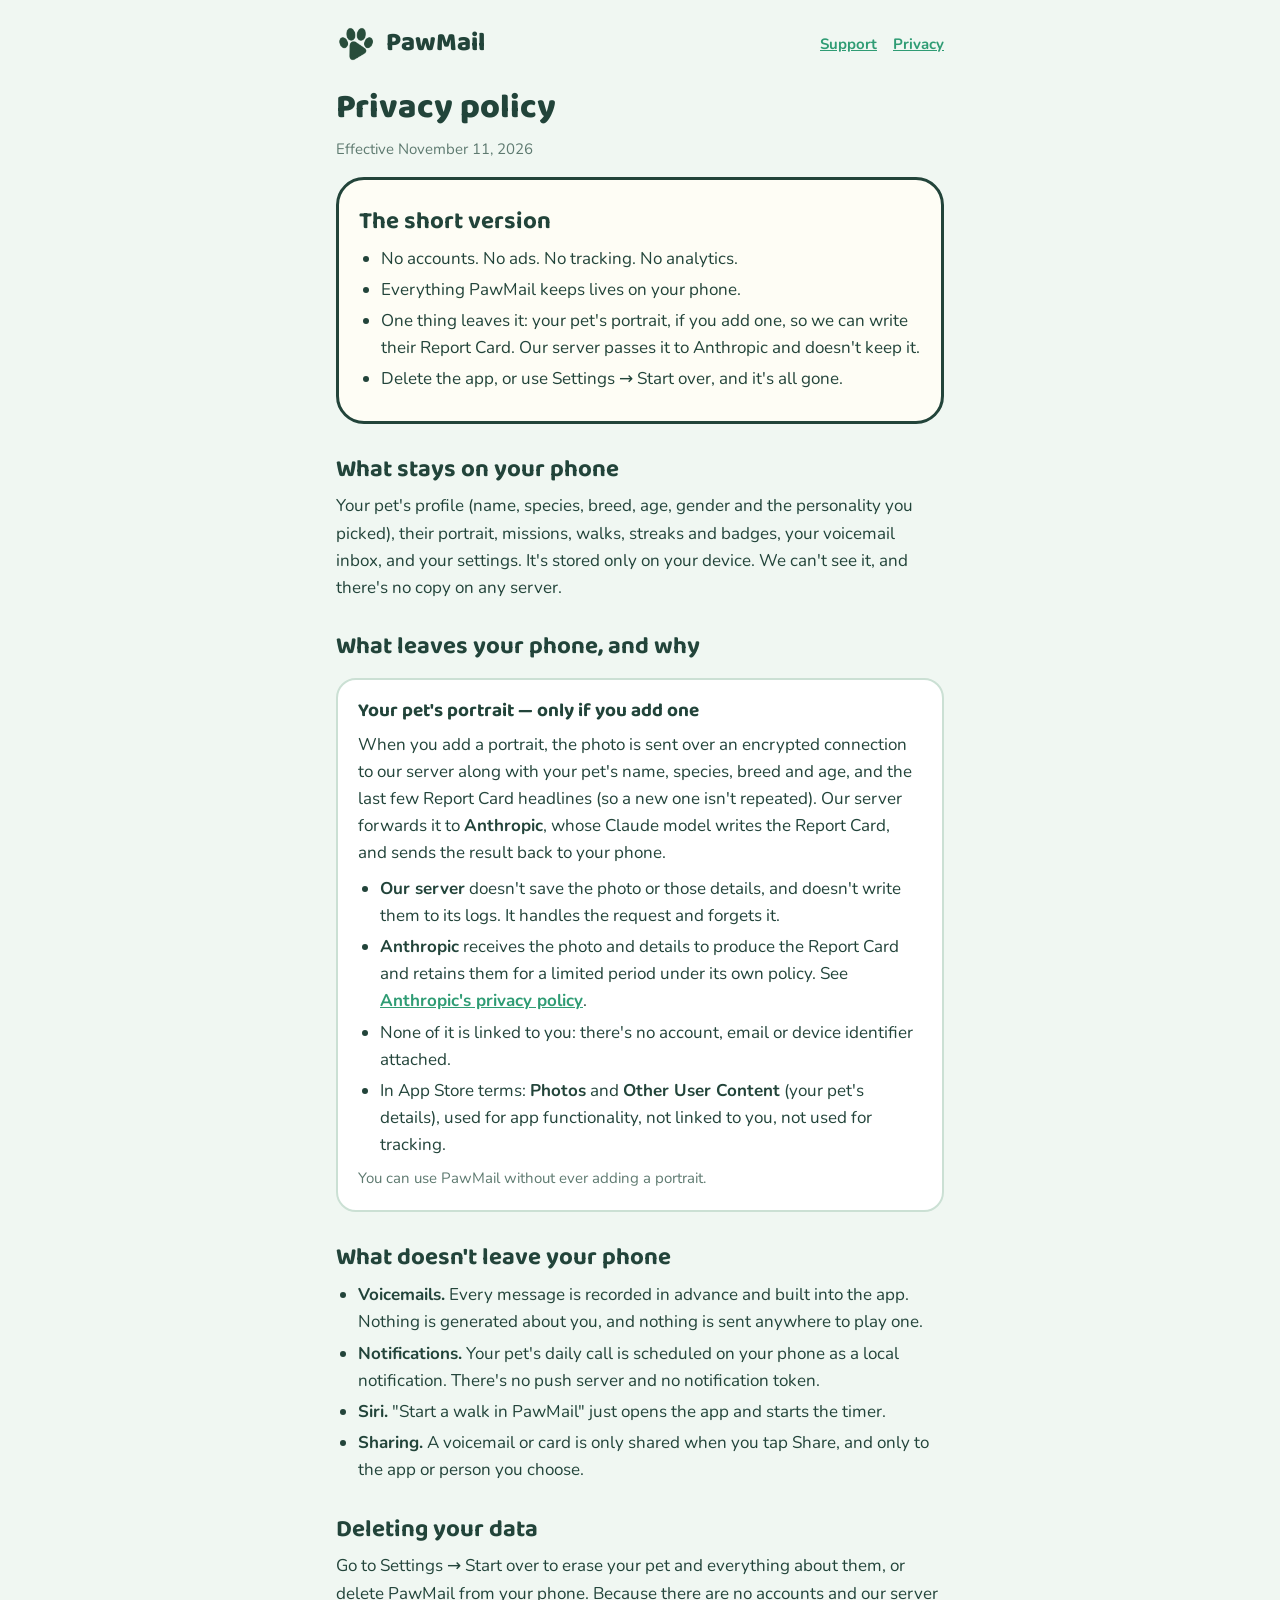
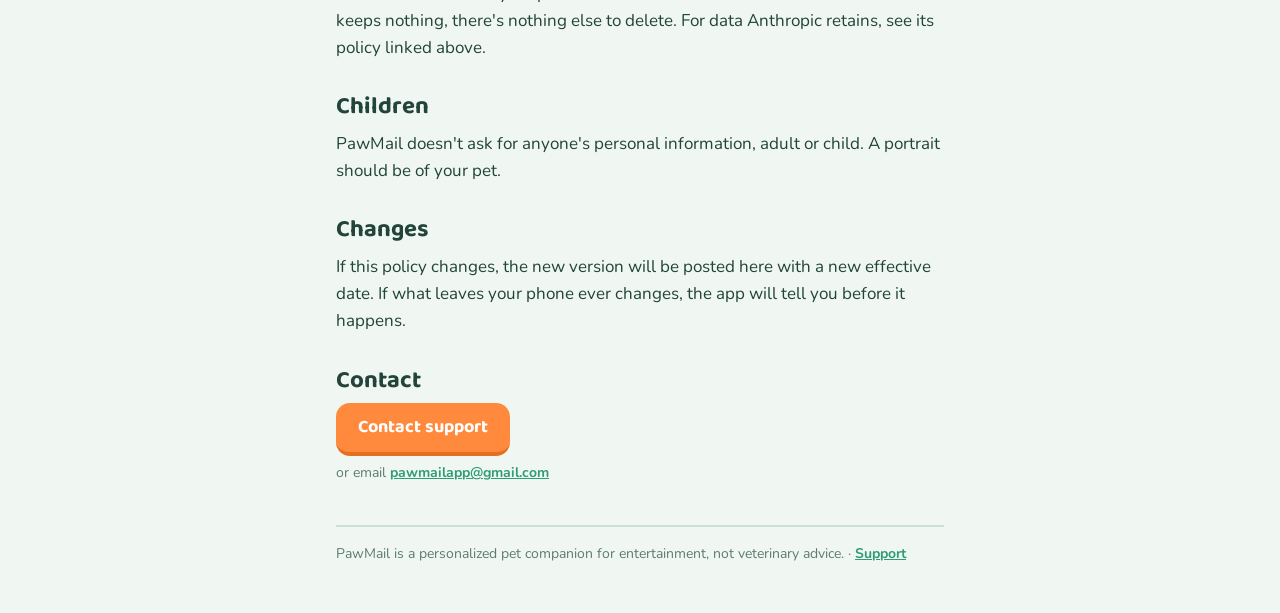
==== privacy.html @ 8f771036 "PawMail support site: support + privacy pages Co-Authored-By: Claude Opus 5.5 <noreply@anthropic.com" ====
<!doctype html>
<html lang="en">
<head>
  <meta charset="utf-8">
  <meta name="viewport" content="width=device-width, initial-scale=1">
  <title>PawMail — Privacy</title>
  <meta name="description" content="PawMail's privacy policy in plain language: what stays on your phone, what leaves it, and how to delete it.">
  <link rel="icon" href="mark.png">
  <link rel="preconnect" href="https://fonts.googleapis.com">
  <link rel="preconnect" href="https://fonts.gstatic.com" crossorigin>
  <link href="https://fonts.googleapis.com/css2?family=Baloo+2:wght@700;800&family=Nunito:wght@400;700&display=swap" rel="stylesheet">
  <link rel="stylesheet" href="style.css">
</head>
<body>
  <main>
    <nav aria-label="Site">
      <a class="brand" href="index.html"><img src="mark.png" alt="">PawMail</a>
      <div class="links">
        <a href="index.html">Support</a>
        <a href="privacy.html" aria-current="page">Privacy</a>
      </div>
    </nav>

    <h1>Privacy policy</h1>
    <p class="muted">Effective November 11, 2026</p>

    <section class="card hero" style="text-align:left">
      <h2 style="margin-top:0">The short version</h2>
      <ul>
        <li>No accounts. No ads. No tracking. No analytics.</li>
        <li>Everything PawMail keeps lives on your phone.</li>
        <li>One thing leaves it: your pet's portrait, if you add one, so we can write their Report Card.
          Our server passes it to Anthropic and doesn't keep it.</li>
        <li>Delete the app, or use Settings → Start over, and it's all gone.</li>
      </ul>
    </section>

    <h2>What stays on your phone</h2>
    <p>
      Your pet's profile (name, species, breed, age, gender and the personality you picked), their
      portrait, missions, walks, streaks and badges, your voicemail inbox, and your settings. It's
      stored only on your device. We can't see it, and there's no copy on any server.
    </p>

    <h2>What leaves your phone, and why</h2>
    <div class="card">
      <h3>Your pet's portrait — only if you add one</h3>
      <p>
        When you add a portrait, the photo is sent over an encrypted connection to our server along
        with your pet's name, species, breed and age, and the last few Report Card headlines (so a new
        one isn't repeated). Our server forwards it to <strong>Anthropic</strong>, whose Claude model
        writes the Report Card, and sends the result back to your phone.
      </p>
      <ul>
        <li><strong>Our server</strong> doesn't save the photo or those details, and doesn't write them
          to its logs. It handles the request and forgets it.</li>
        <li><strong>Anthropic</strong> receives the photo and details to produce the Report Card and
          retains them for a limited period under its own policy. See <a href="https://www.anthropic.com/legal/privacy">Anthropic's privacy policy</a>.</li>
        <li>None of it is linked to you: there's no account, email or device identifier attached.</li>
        <li>In App Store terms: <strong>Photos</strong> and <strong>Other User Content</strong> (your pet's
          details), used for app functionality, not linked to you, not used for tracking.</li>
      </ul>
      <p class="muted">You can use PawMail without ever adding a portrait.</p>
    </div>

    <h2>What doesn't leave your phone</h2>
    <ul>
      <li><strong>Voicemails.</strong> Every message is recorded in advance and built into the app. Nothing
        is generated about you, and nothing is sent anywhere to play one.</li>
      <li><strong>Notifications.</strong> Your pet's daily call is scheduled on your phone as a local
        notification. There's no push server and no notification token.</li>
      <li><strong>Siri.</strong> "Start a walk in PawMail" just opens the app and starts the timer.</li>
      <li><strong>Sharing.</strong> A voicemail or card is only shared when you tap Share, and only to the
        app or person you choose.</li>
    </ul>

    <h2>Deleting your data</h2>
    <p>
      Go to Settings → Start over to erase your pet and everything about them, or delete PawMail from
      your phone. Because there are no accounts and our server keeps nothing, there's nothing else to
      delete. For data Anthropic retains, see its policy linked above.
    </p>

    <h2>Children</h2>
    <p>
      PawMail doesn't ask for anyone's personal information, adult or child. A portrait should be of
      your pet.
    </p>

    <h2>Changes</h2>
    <p>
      If this policy changes, the new version will be posted here with a new effective date. If what
      leaves your phone ever changes, the app will tell you before it happens.
    </p>

    <h2>Contact</h2>
      <p><a class="button" href="#">Contact support</a></p>
      <p class="small">or email <a href="mailto:pawmailapp@gmail.com">pawmailapp@gmail.com</a></p>

    <footer>
      PawMail is a personalized pet companion for entertainment, not veterinary advice. ·
      <a href="index.html">Support</a>
    </footer>
  </main>
</body>
</html>
---- style.css ----
/* PawMail support site. Colours are the app's own, from constants/theme.ts. */
:root {
  --bg: #f0f7f2;
  --ink: #22443a;
  --ink-soft: #5e7a70;
  --orange: #ff8a3d;
  --green: #2f9c74;
  --gold: #ffd166;
  --gold-tint: #fff7e8;
  --card: #ffffff;
  --cream: #fefdf5;
  --line: #cbe0d4;
}

* { box-sizing: border-box; }

html { -webkit-text-size-adjust: 100%; }

body {
  margin: 0;
  background: var(--bg);
  color: var(--ink);
  font-family: 'Nunito', system-ui, -apple-system, sans-serif;
  font-size: 17px;
  line-height: 1.6;
}

main {
  max-width: 640px;
  margin: 0 auto;
  padding: 24px 16px 48px;
}

h1, h2, h3, .brand {
  font-family: 'Baloo 2', system-ui, sans-serif;
  line-height: 1.2;
  margin: 0;
}

h1 { font-size: 34px; font-weight: 800; }
h2 { font-size: 24px; font-weight: 700; margin-top: 32px; }
h3 { font-size: 19px; font-weight: 700; }

p { margin: 8px 0 0; }

a { color: var(--green); font-weight: 700; }
a:focus-visible { outline: 3px solid var(--orange); outline-offset: 2px; border-radius: 4px; }

.brand {
  display: flex;
  align-items: center;
  gap: 10px;
  font-size: 26px;
  font-weight: 800;
  text-decoration: none;
  color: var(--ink);
}
.brand img { width: 40px; height: 40px; }

nav {
  display: flex;
  justify-content: space-between;
  align-items: center;
  flex-wrap: wrap;
  gap: 8px 16px;
  margin-bottom: 24px;
}
nav .links { display: flex; gap: 16px; font-size: 15px; }

.card {
  background: var(--card);
  border: 2px solid var(--line);
  border-radius: 20px;
  padding: 20px;
  margin-top: 16px;
}

.hero {
  background: var(--cream);
  border: 3px solid var(--ink);
  border-radius: 28px;
  padding: 28px 20px;
  text-align: center;
}
.hero img { width: 88px; height: 88px; }
.hero .tagline { font-size: 19px; color: var(--ink-soft); margin-top: 4px; }

.contact {
  background: var(--gold-tint);
  border-color: var(--gold);
}

.faq h3 + p { color: var(--ink-soft); }
.faq .card + .card { margin-top: 12px; }

ul { margin: 8px 0 0; padding-left: 22px; }
li + li { margin-top: 4px; }

.muted { color: var(--ink-soft); font-size: 15px; }
.small { color: var(--ink-soft); font-size: 14px; margin-top: 6px; }

/* The "Contact support" button: the app's primary orange, with its 3D lip. */
.button {
  display: inline-block;
  background: var(--orange);
  color: #ffffff;
  font-family: 'Baloo 2', system-ui, sans-serif;
  font-size: 18px;
  font-weight: 700;
  text-decoration: none;
  padding: 10px 22px;
  min-height: 48px;
  border-radius: 14px;
  border-bottom: 4px solid #e56f1f;
}

footer {
  margin-top: 40px;
  padding-top: 16px;
  border-top: 2px solid var(--line);
  font-size: 14px;
  color: var(--ink-soft);
}
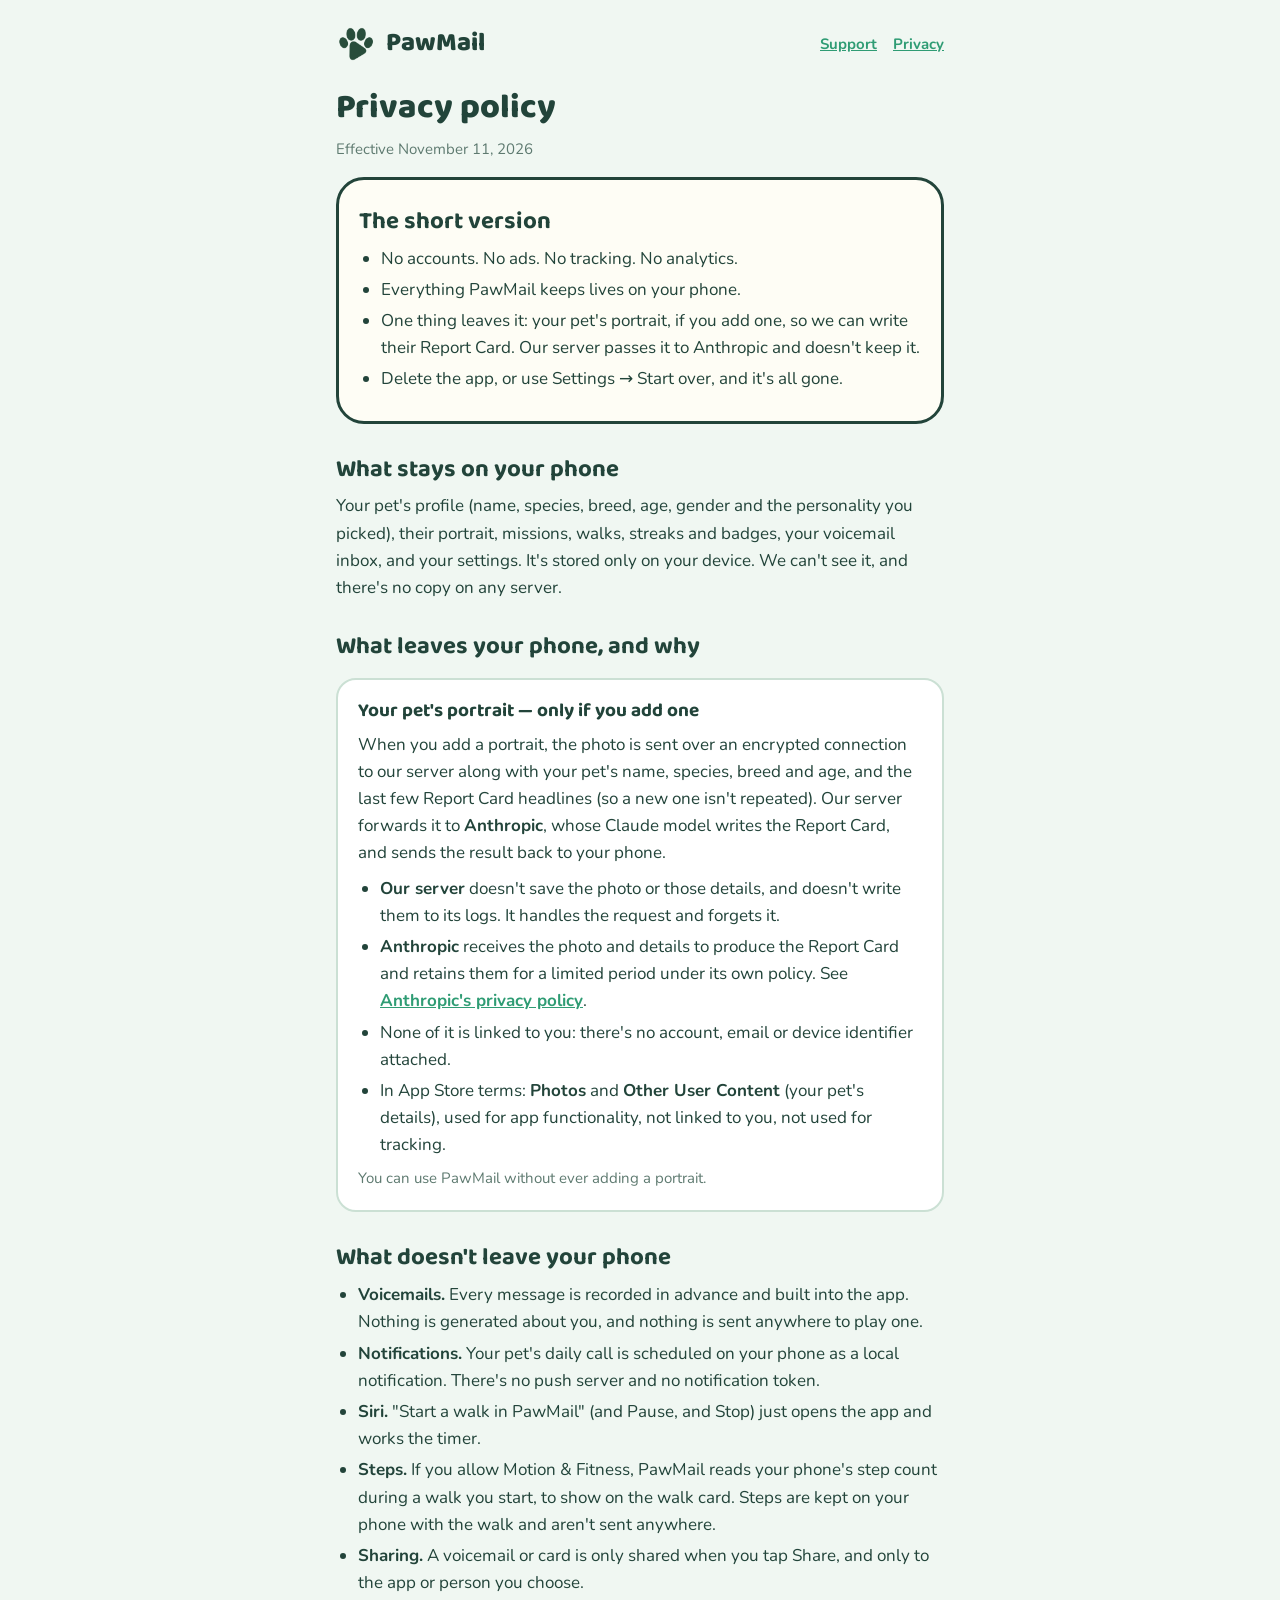
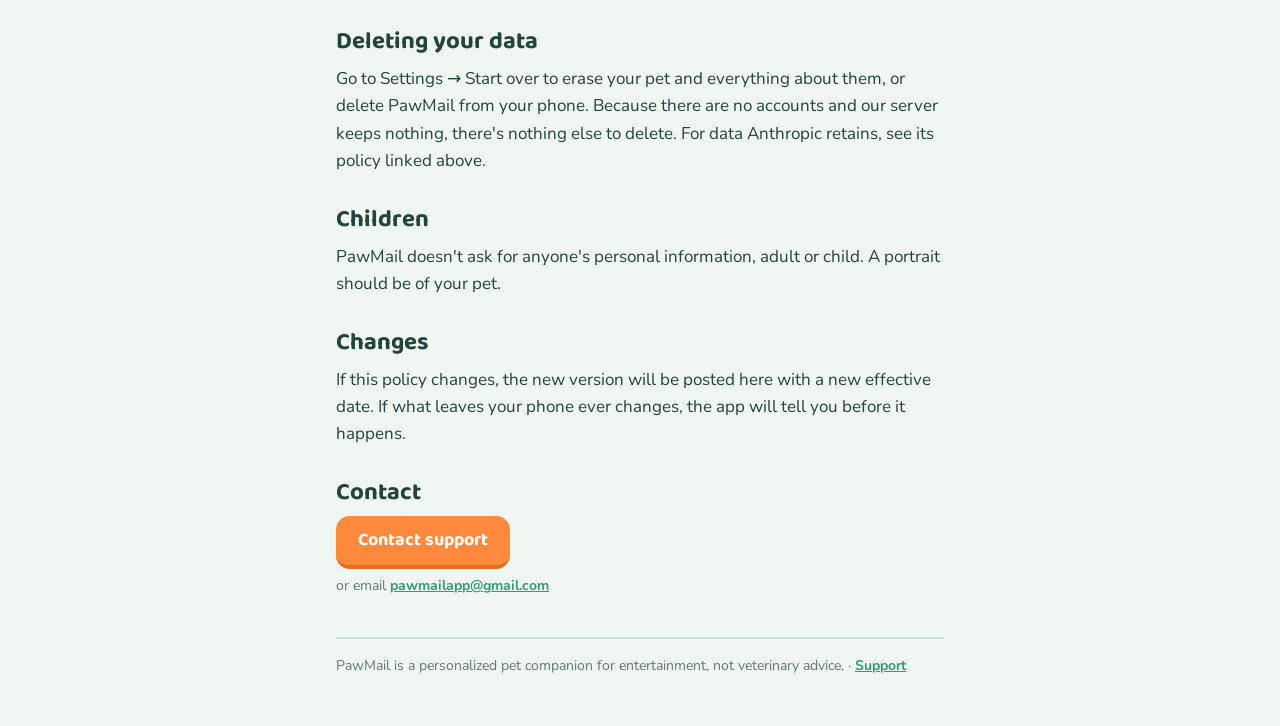
==== commit 75cf43e4: "Privacy: steps stay on the phone Co-Authored-By: Claude Opus 5.5 <noreply@anthropic.com>" ====
--- a/privacy.html
+++ b/privacy.html
@@ -69,7 +69,9 @@
         is generated about you, and nothing is sent anywhere to play one.</li>
       <li><strong>Notifications.</strong> Your pet's daily call is scheduled on your phone as a local
         notification. There's no push server and no notification token.</li>
-      <li><strong>Siri.</strong> "Start a walk in PawMail" just opens the app and starts the timer.</li>
+      <li><strong>Siri.</strong> "Start a walk in PawMail" (and Pause, and Stop) just opens the app and works the timer.</li>
+      <li><strong>Steps.</strong> If you allow Motion &amp; Fitness, PawMail reads your phone's step count during a walk you
+        start, to show on the walk card. Steps are kept on your phone with the walk and aren't sent anywhere.</li>
       <li><strong>Sharing.</strong> A voicemail or card is only shared when you tap Share, and only to the
         app or person you choose.</li>
     </ul>
@@ -94,7 +96,7 @@
     </p>
 
     <h2>Contact</h2>
-      <p><a class="button" href="#">Contact support</a></p>
+      <p><a class="button" href="https://docs.google.com/forms/d/e/1FAIpQLSeoAYVey_ynM-Vv7q3zIGCcPxEqHhMEvuzPl6EVBY-hi6FI8w/viewform">Contact support</a></p>
       <p class="small">or email <a href="mailto:pawmailapp@gmail.com">pawmailapp@gmail.com</a></p>
 
     <footer>
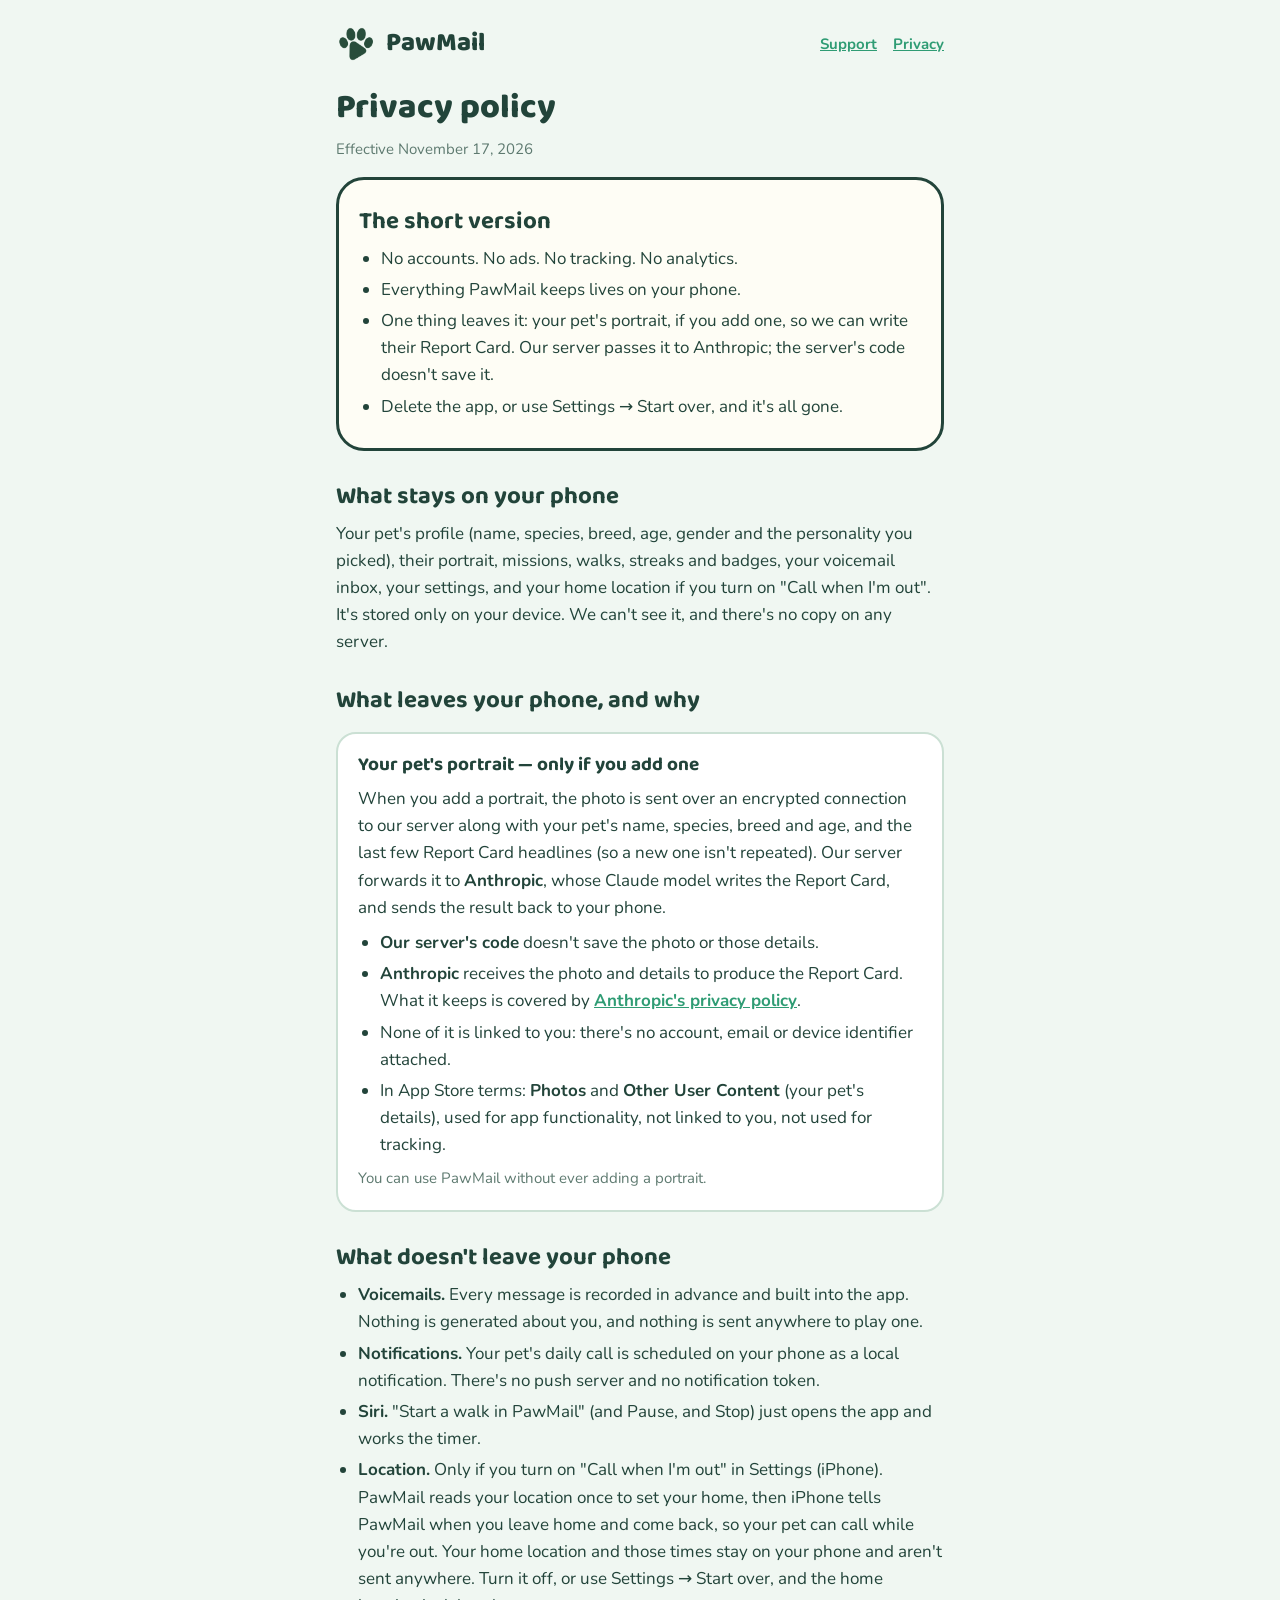
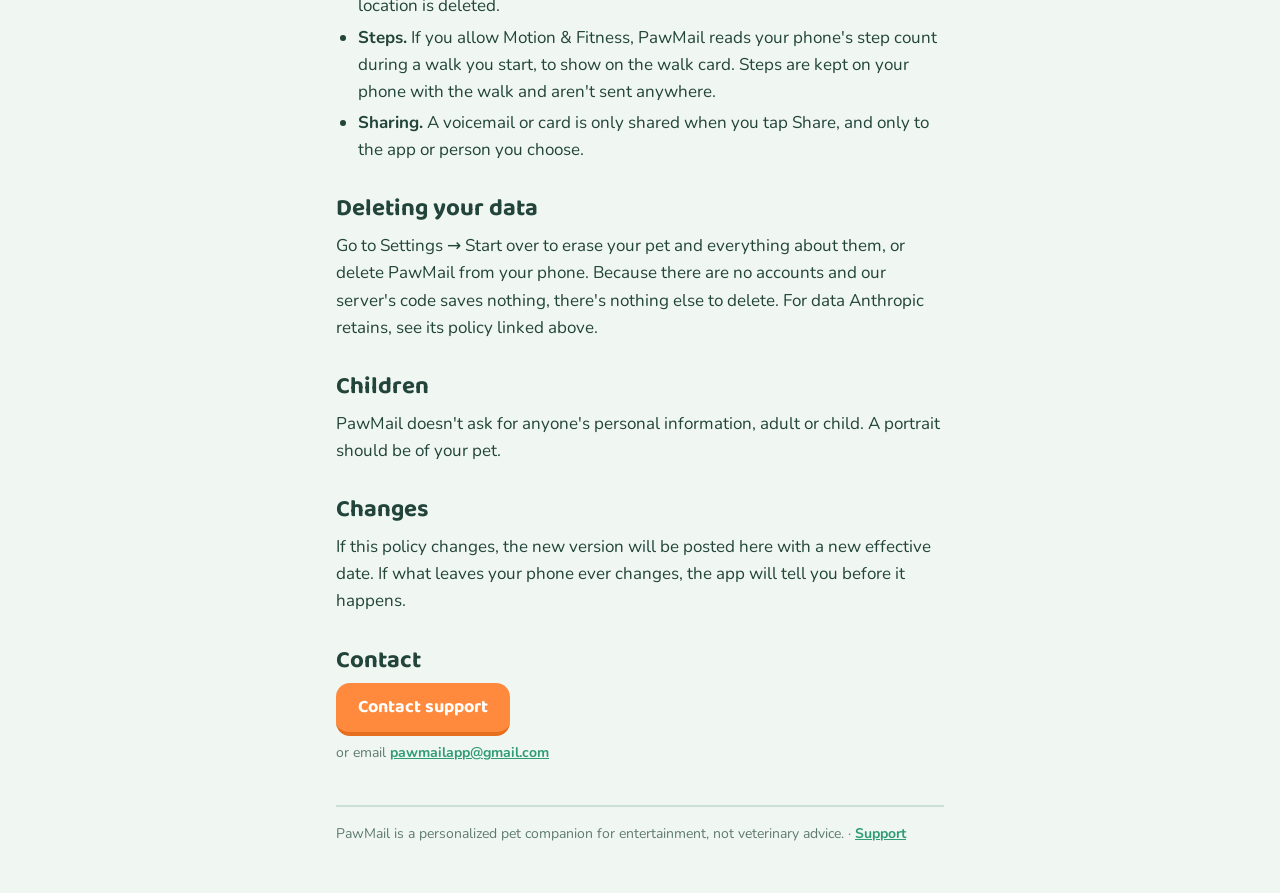
==== commit aac7cf68: "Support + privacy: quiet hours, photo consent, location, server wording Co-Authored-By: Claude Opus " ====
--- a/privacy.html
+++ b/privacy.html
@@ -22,7 +22,7 @@
     </nav>
 
     <h1>Privacy policy</h1>
-    <p class="muted">Effective November 11, 2026</p>
+    <p class="muted">Effective November 17, 2026</p>
 
     <section class="card hero" style="text-align:left">
       <h2 style="margin-top:0">The short version</h2>
@@ -30,7 +30,7 @@
         <li>No accounts. No ads. No tracking. No analytics.</li>
         <li>Everything PawMail keeps lives on your phone.</li>
         <li>One thing leaves it: your pet's portrait, if you add one, so we can write their Report Card.
-          Our server passes it to Anthropic and doesn't keep it.</li>
+          Our server passes it to Anthropic; the server's code doesn't save it.</li>
         <li>Delete the app, or use Settings → Start over, and it's all gone.</li>
       </ul>
     </section>
@@ -38,7 +38,8 @@
     <h2>What stays on your phone</h2>
     <p>
       Your pet's profile (name, species, breed, age, gender and the personality you picked), their
-      portrait, missions, walks, streaks and badges, your voicemail inbox, and your settings. It's
+      portrait, missions, walks, streaks and badges, your voicemail inbox, your settings, and your home
+      location if you turn on "Call when I'm out". It's
       stored only on your device. We can't see it, and there's no copy on any server.
     </p>
 
@@ -52,10 +53,9 @@
         writes the Report Card, and sends the result back to your phone.
       </p>
       <ul>
-        <li><strong>Our server</strong> doesn't save the photo or those details, and doesn't write them
-          to its logs. It handles the request and forgets it.</li>
-        <li><strong>Anthropic</strong> receives the photo and details to produce the Report Card and
-          retains them for a limited period under its own policy. See <a href="https://www.anthropic.com/legal/privacy">Anthropic's privacy policy</a>.</li>
+        <li><strong>Our server's code</strong> doesn't save the photo or those details.</li>
+        <li><strong>Anthropic</strong> receives the photo and details to produce the Report Card. What
+          it keeps is covered by <a href="https://www.anthropic.com/legal/privacy">Anthropic's privacy policy</a>.</li>
         <li>None of it is linked to you: there's no account, email or device identifier attached.</li>
         <li>In App Store terms: <strong>Photos</strong> and <strong>Other User Content</strong> (your pet's
           details), used for app functionality, not linked to you, not used for tracking.</li>
@@ -70,6 +70,10 @@
       <li><strong>Notifications.</strong> Your pet's daily call is scheduled on your phone as a local
         notification. There's no push server and no notification token.</li>
       <li><strong>Siri.</strong> "Start a walk in PawMail" (and Pause, and Stop) just opens the app and works the timer.</li>
+      <li><strong>Location.</strong> Only if you turn on "Call when I'm out" in Settings (iPhone). PawMail
+        reads your location once to set your home, then iPhone tells PawMail when you leave home and come
+        back, so your pet can call while you're out. Your home location and those times stay on your phone
+        and aren't sent anywhere. Turn it off, or use Settings → Start over, and the home location is deleted.</li>
       <li><strong>Steps.</strong> If you allow Motion &amp; Fitness, PawMail reads your phone's step count during a walk you
         start, to show on the walk card. Steps are kept on your phone with the walk and aren't sent anywhere.</li>
       <li><strong>Sharing.</strong> A voicemail or card is only shared when you tap Share, and only to the
@@ -79,7 +83,7 @@
     <h2>Deleting your data</h2>
     <p>
       Go to Settings → Start over to erase your pet and everything about them, or delete PawMail from
-      your phone. Because there are no accounts and our server keeps nothing, there's nothing else to
+      your phone. Because there are no accounts and our server's code saves nothing, there's nothing else to
       delete. For data Anthropic retains, see its policy linked above.
     </p>
 
